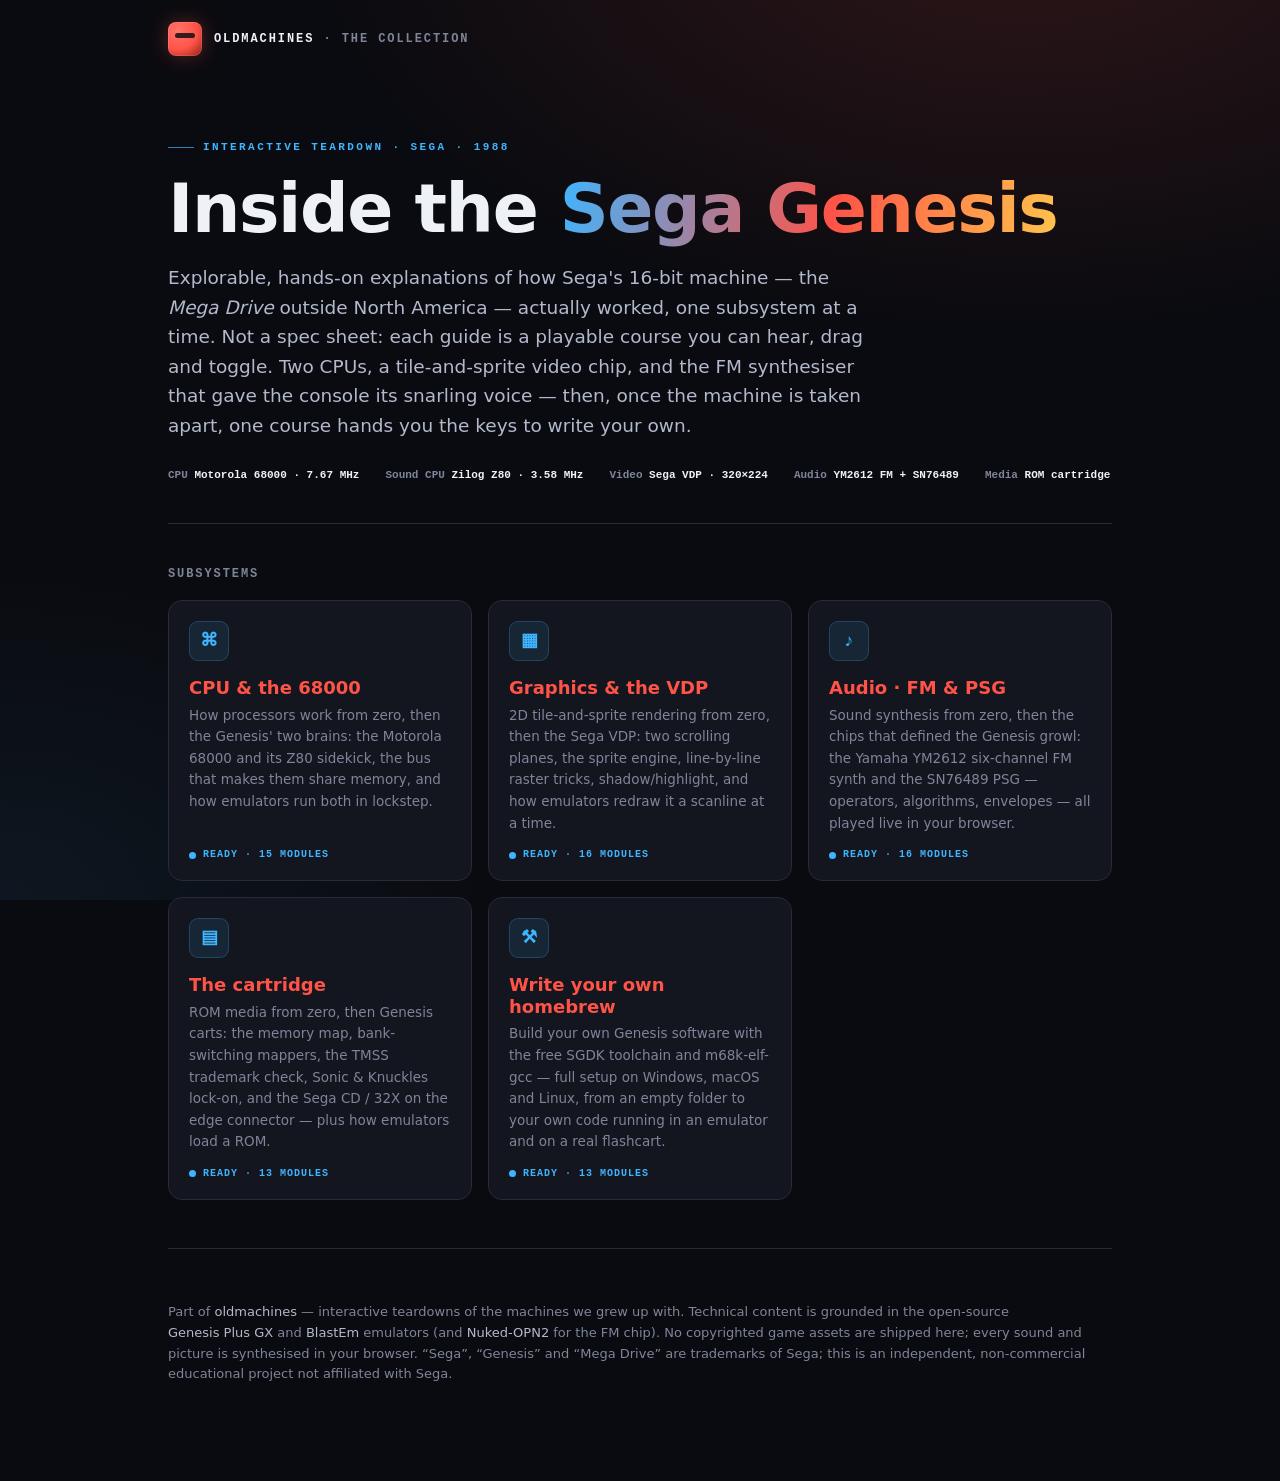
==== index.html @ 92edb4c8 "Add landing page, README, license and Pages deploy workflow Scaffolds the 'Inside the Sega Genesis' " ====
<!DOCTYPE html>
<html lang="en">
<head>
<meta charset="utf-8">
<meta name="viewport" content="width=device-width, initial-scale=1">
<title>Inside the Sega Genesis — an oldmachines guide</title>
<link rel="icon" href="data:image/svg+xml,%3Csvg xmlns=%27http://www.w3.org/2000/svg%27 viewBox=%270 0 32 32%27%3E%3Crect width=%2732%27 height=%2732%27 rx=%278%27 fill=%27%23ff5347%27/%3E%3Crect x=%276%27 y=%278%27 width=%2720%27 height=%275%27 rx=%272%27 fill=%27%230a0b10%27/%3E%3Crect x=%279%27 y=%2718%27 width=%2714%27 height=%272.6%27 rx=%271.3%27 fill=%27%230a0b10%27 opacity=%27.55%27/%3E%3C/svg%3E">
<meta name="description" content="Interactive, explorable teardowns of the Sega Genesis / Mega Drive hardware — one subsystem at a time. Part of the oldmachines collection.">
<style>
  :root{
    --ground:#0a0b10; --ground-2:#0e1017; --panel:#14161f; --panel-2:#1b1e2a;
    --line:#262b3a; --line-2:#343a4d; --ink:#eef1f8; --ink-2:#b3b9cc; --muted:#7e8599;
    --red:#ff5347; --red-d:#e23b30; --blue:#3fb5ff; --gold:#ffc44d; --amber:#ff9d3c;
    --radius:14px; --mono:ui-monospace,"SF Mono","JetBrains Mono",Menlo,Consolas,monospace;
    --sans:system-ui,-apple-system,"Segoe UI",Roboto,Helvetica,Arial,sans-serif;
  }
  *{box-sizing:border-box}
  @media (prefers-reduced-motion:reduce){*{animation-duration:.001ms!important;transition-duration:.001ms!important}}
  body{margin:0;font-family:var(--sans);color:var(--ink);background:var(--ground);line-height:1.6;
    -webkit-font-smoothing:antialiased;
    background-image:radial-gradient(1200px 700px at 80% -10%,rgba(255,83,71,.15),transparent 60%),
      radial-gradient(900px 600px at 0% 100%,rgba(63,181,255,.07),transparent 55%);
    background-attachment:fixed;min-height:100vh}
  a{color:var(--red);text-decoration:none}
  a:hover{text-decoration:underline;text-underline-offset:3px}
  :focus-visible{outline:2px solid var(--blue);outline-offset:3px;border-radius:6px}
  .wrap{max-width:1000px;margin:0 auto;padding:0 28px}
  header.top{display:flex;align-items:center;gap:12px;padding:22px 0}
  .logo{width:34px;height:34px;border-radius:8px;position:relative;
    background:radial-gradient(circle at 30% 26%,#ff7368,var(--red) 55%,#8f1f18);
    box-shadow:0 0 22px -4px rgba(255,83,71,.55),inset 0 0 0 1px rgba(255,255,255,.12)}
  .logo::after{content:"";position:absolute;left:7px;right:7px;top:11px;height:5px;border-radius:2.5px;
    background:rgba(10,11,16,.82)}
  .brandline{font:600 12px/1 var(--mono);letter-spacing:.16em;text-transform:uppercase;color:var(--muted)}
  .brandline b{color:var(--ink);font-weight:700}
  .hero{padding:52px 0 40px;border-bottom:1px solid var(--line)}
  .eyebrow{font:600 11px/1 var(--mono);letter-spacing:.22em;text-transform:uppercase;color:var(--blue);
    display:inline-flex;align-items:center;gap:9px}
  .eyebrow::before{content:"";width:26px;height:1px;background:var(--blue);opacity:.7}
  h1{font:800 clamp(36px,7vw,68px)/1.02 var(--sans);letter-spacing:-.02em;margin:18px 0 0;text-wrap:balance}
  h1 .grad{background:linear-gradient(100deg,var(--blue),var(--red) 55%,var(--gold));
    -webkit-background-clip:text;background-clip:text;color:transparent}
  .lede{font-size:18.5px;color:var(--ink-2);max-width:60ch;margin:20px 0 0}
  h2.sh{font:700 12px/1 var(--mono);letter-spacing:.16em;text-transform:uppercase;color:var(--muted);margin:44px 0 0}
  .grid{display:grid;grid-template-columns:repeat(auto-fill,minmax(260px,1fr));gap:16px;margin:20px 0 0}
  .card{display:flex;flex-direction:column;background:var(--panel);border:1px solid var(--line);
    border-radius:var(--radius);padding:20px;transition:transform .14s,border-color .14s,background .14s}
  a.card:hover{transform:translateY(-3px);border-color:var(--line-2);background:var(--panel-2);text-decoration:none}
  .card .ico{width:40px;height:40px;border-radius:9px;display:grid;place-items:center;font:700 18px/1 var(--mono);
    background:rgba(63,181,255,.1);color:var(--blue);border:1px solid rgba(63,181,255,.22)}
  .card h3{font:700 18px/1.2 var(--sans);margin:16px 0 6px}
  .card p{font-size:13.5px;color:var(--muted);margin:0;flex:1}
  .card .status{margin-top:16px;font:600 10px/1 var(--mono);letter-spacing:.1em;text-transform:uppercase;
    display:inline-flex;align-items:center;gap:7px}
  .card .status.ready{color:var(--blue)} .card .status.soon{color:var(--muted)}
  .card .status .dot{width:7px;height:7px;border-radius:50%;background:currentColor}
  .card.disabled{opacity:.58}
  .card.disabled:hover{transform:none}
  footer{padding:40px 0 56px;color:var(--muted);font-size:13px;border-top:1px solid var(--line);margin-top:48px}
  footer a{color:var(--ink-2)}
  .spec-strip{display:flex;flex-wrap:wrap;gap:10px 26px;margin:26px 0 0;font:600 11px/1.5 var(--mono);color:var(--muted)}
  .spec-strip b{color:var(--ink)}
</style>
</head>
<body>
<div class="wrap">

  <header class="top">
    <div class="logo" aria-hidden="true"></div>
    <div class="brandline"><b>oldmachines</b> · the collection</div>
  </header>

  <section class="hero">
    <span class="eyebrow">Interactive teardown · Sega · 1988</span>
    <h1>Inside the <span class="grad">Sega Genesis</span></h1>
    <p class="lede">
      Explorable, hands-on explanations of how Sega's 16-bit machine — the
      <em>Mega Drive</em> outside North America — actually worked, one subsystem
      at a time. Not a spec sheet: each guide is a playable course you can hear,
      drag and toggle. Two CPUs, a tile-and-sprite video chip, and the FM
      synthesiser that gave the console its snarling voice — then, once the
      machine is taken apart, one course hands you the keys to write your own.
    </p>
    <div class="spec-strip">
      <span>CPU <b>Motorola 68000 · 7.67 MHz</b></span>
      <span>Sound CPU <b>Zilog Z80 · 3.58 MHz</b></span>
      <span>Video <b>Sega VDP · 320×224</b></span>
      <span>Audio <b>YM2612 FM + SN76489</b></span>
      <span>Media <b>ROM cartridge</b></span>
    </div>
  </section>

  <h2 class="sh">Subsystems</h2>
  <div class="grid">

    <a class="card" href="cpu/">
      <div class="ico">⌘</div>
      <h3>CPU &amp; the 68000</h3>
      <p>How processors work from zero, then the Genesis' two brains: the Motorola 68000 and its Z80 sidekick, the bus that makes them share memory, and how emulators run both in lockstep.</p>
      <span class="status ready"><span class="dot"></span>Ready · 15 modules</span>
    </a>

    <a class="card" href="graphics/">
      <div class="ico">▦</div>
      <h3>Graphics &amp; the VDP</h3>
      <p>2D tile-and-sprite rendering from zero, then the Sega VDP: two scrolling planes, the sprite engine, line-by-line raster tricks, shadow/highlight, and how emulators redraw it a scanline at a time.</p>
      <span class="status ready"><span class="dot"></span>Ready · 16 modules</span>
    </a>

    <a class="card" href="audio/">
      <div class="ico">♪</div>
      <h3>Audio · FM &amp; PSG</h3>
      <p>Sound synthesis from zero, then the chips that defined the Genesis growl: the Yamaha YM2612 six-channel FM synth and the SN76489 PSG — operators, algorithms, envelopes — all played live in your browser.</p>
      <span class="status ready"><span class="dot"></span>Ready · 16 modules</span>
    </a>

    <a class="card" href="cartridge/">
      <div class="ico">▤</div>
      <h3>The cartridge</h3>
      <p>ROM media from zero, then Genesis carts: the memory map, bank-switching mappers, the TMSS trademark check, Sonic &amp; Knuckles lock-on, and the Sega CD / 32X on the edge connector — plus how emulators load a ROM.</p>
      <span class="status ready"><span class="dot"></span>Ready · 13 modules</span>
    </a>

    <a class="card" href="homebrew/">
      <div class="ico">⚒</div>
      <h3>Write your own homebrew</h3>
      <p>Build your own Genesis software with the free SGDK toolchain and m68k-elf-gcc — full setup on Windows, macOS and Linux, from an empty folder to your own code running in an emulator and on a real flashcart.</p>
      <span class="status ready"><span class="dot"></span>Ready · 13 modules</span>
    </a>

  </div>

  <footer>
    <p>
      Part of <a href="https://github.com/oldmachines">oldmachines</a> — interactive
      teardowns of the machines we grew up with. Technical content is grounded in
      the open-source <a href="https://github.com/libretro/Genesis-Plus-GX">Genesis&nbsp;Plus&nbsp;GX</a>
      and <a href="https://github.com/libretro/blastem">BlastEm</a> emulators
      (and <a href="https://github.com/nukeykt/Nuked-OPN2">Nuked-OPN2</a> for the FM chip).
      No copyrighted game assets are shipped here; every sound and picture is
      synthesised in your browser. &ldquo;Sega&rdquo;, &ldquo;Genesis&rdquo; and
      &ldquo;Mega&nbsp;Drive&rdquo; are trademarks of Sega; this is an independent,
      non-commercial educational project not affiliated with Sega.
    </p>
  </footer>

</div>
</body>
</html>
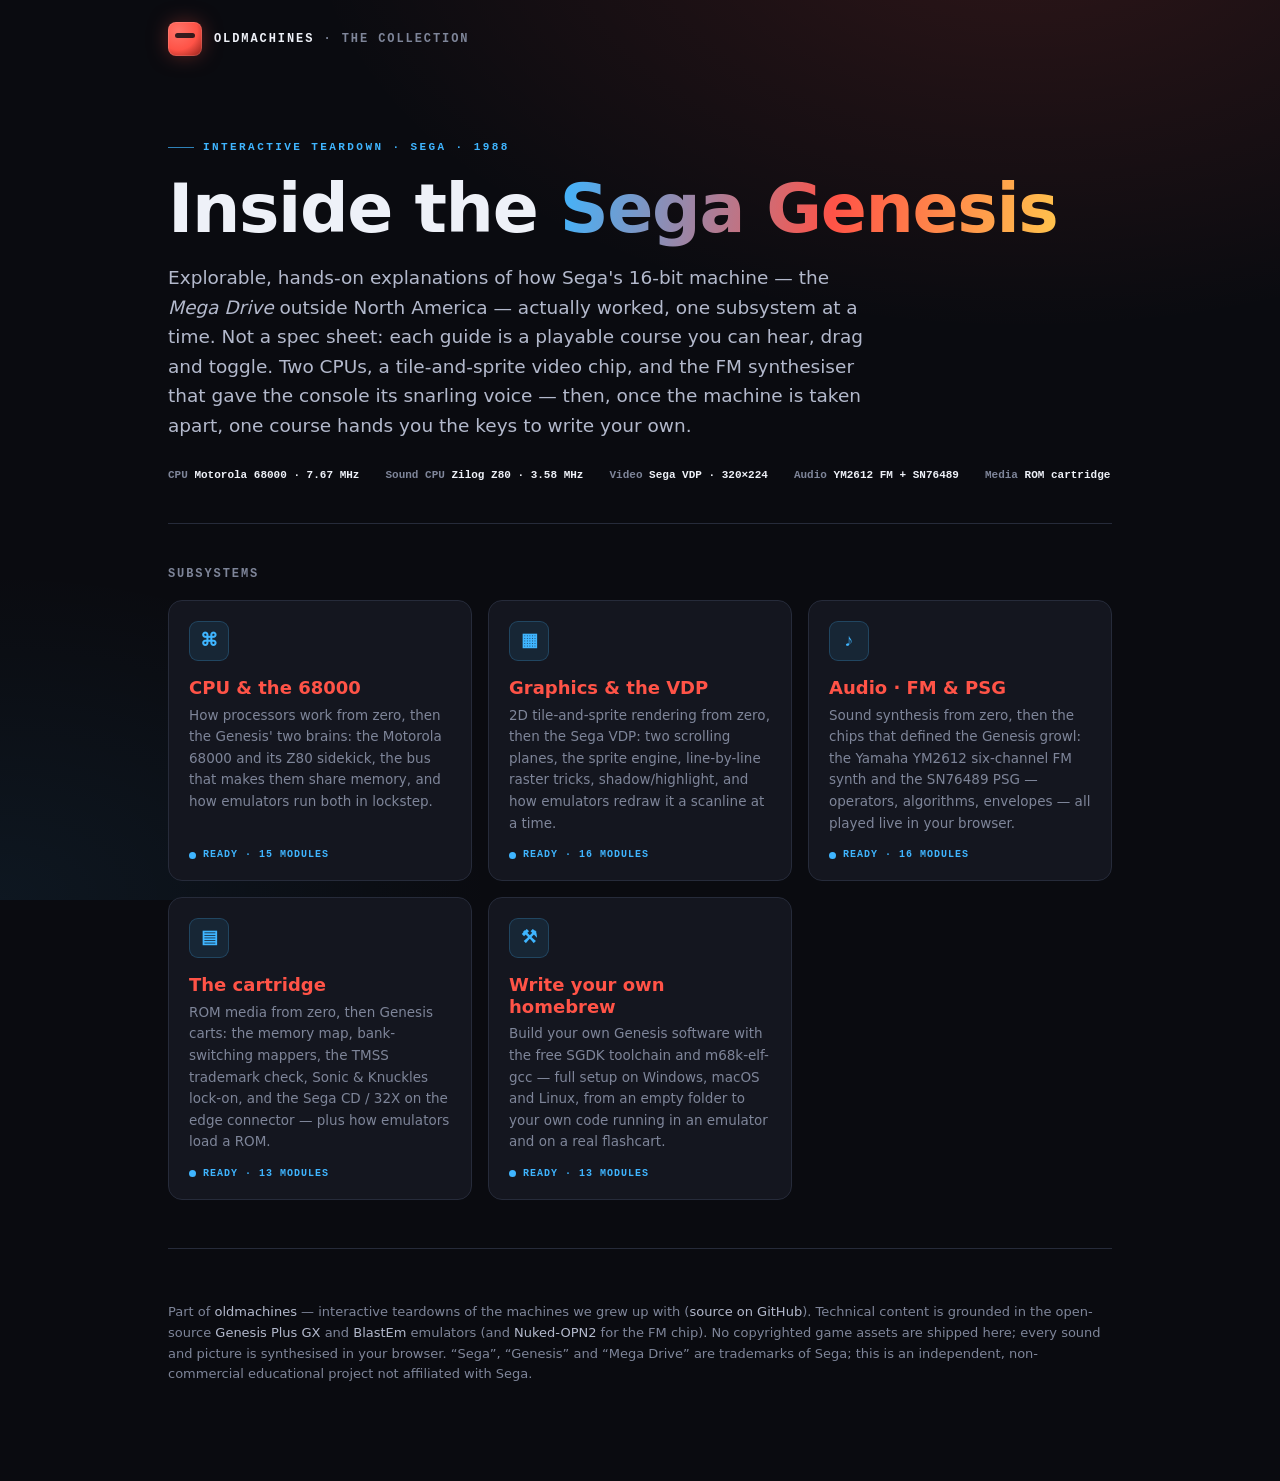
==== commit 39d093e7: "Link every page back to the oldmachines hub site Add a link to the main oldmachines website (https:/" ====
--- a/index.html
+++ b/index.html
@@ -26,6 +26,10 @@
   :focus-visible{outline:2px solid var(--blue);outline-offset:3px;border-radius:6px}
   .wrap{max-width:1000px;margin:0 auto;padding:0 28px}
   header.top{display:flex;align-items:center;gap:12px;padding:22px 0}
+  .home-link{display:inline-flex;align-items:center;gap:12px;color:inherit;border-radius:10px}
+  .home-link:hover{text-decoration:none}
+  .home-link:hover .brandline b{color:var(--red)}
+  .home-link:hover .logo{box-shadow:0 0 26px -3px rgba(255,83,71,.7),inset 0 0 0 1px rgba(255,255,255,.14)}
   .logo{width:34px;height:34px;border-radius:8px;position:relative;
     background:radial-gradient(circle at 30% 26%,#ff7368,var(--red) 55%,#8f1f18);
     box-shadow:0 0 22px -4px rgba(255,83,71,.55),inset 0 0 0 1px rgba(255,255,255,.12)}
@@ -66,8 +70,10 @@
 <div class="wrap">
 
   <header class="top">
-    <div class="logo" aria-hidden="true"></div>
-    <div class="brandline"><b>oldmachines</b> · the collection</div>
+    <a class="home-link" href="https://oldmachines.github.io/" aria-label="oldmachines — the collection">
+      <div class="logo" aria-hidden="true"></div>
+      <div class="brandline"><b>oldmachines</b> · the collection</div>
+    </a>
   </header>
 
   <section class="hero">
@@ -132,8 +138,8 @@
 
   <footer>
     <p>
-      Part of <a href="https://github.com/oldmachines">oldmachines</a> — interactive
-      teardowns of the machines we grew up with. Technical content is grounded in
+      Part of <a href="https://oldmachines.github.io/">oldmachines</a> — interactive
+      teardowns of the machines we grew up with (<a href="https://github.com/oldmachines">source on GitHub</a>). Technical content is grounded in
       the open-source <a href="https://github.com/libretro/Genesis-Plus-GX">Genesis&nbsp;Plus&nbsp;GX</a>
       and <a href="https://github.com/libretro/blastem">BlastEm</a> emulators
       (and <a href="https://github.com/nukeykt/Nuked-OPN2">Nuked-OPN2</a> for the FM chip).
